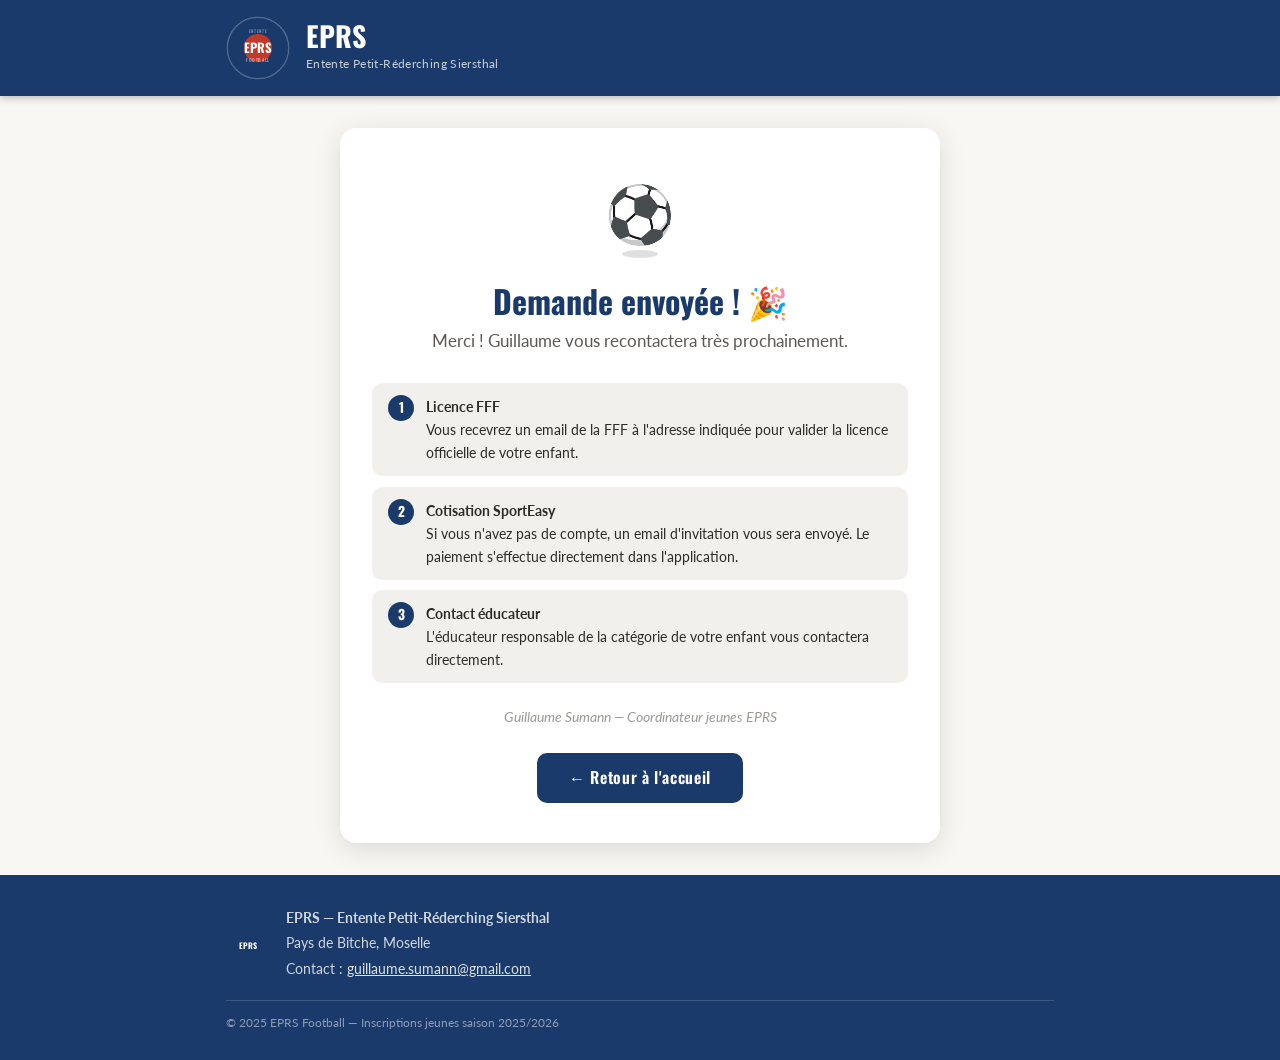
==== confirmation.html @ b10f2bcf "Mise à jour formulaire : catégories, droit à l'image, senior/mineur - Fusion Vétéran → Senior (2008 " ====
<!DOCTYPE html>
<html lang="fr">
<head>
  <meta charset="UTF-8">
  <meta name="viewport" content="width=device-width, initial-scale=1.0">
  <title>Demande envoyée — EPRS Football</title>
  <link rel="preconnect" href="https://fonts.googleapis.com">
  <link rel="preconnect" href="https://fonts.gstatic.com" crossorigin>
  <link href="https://fonts.googleapis.com/css2?family=Oswald:wght@400;600;700&family=Lato:ital,wght@0,300;0,400;0,700;1,400&display=swap" rel="stylesheet">
  <link rel="stylesheet" href="style.css">
</head>
<body class="confirm-body">

  <header class="site-header">
    <div class="container">
      <div class="logo-wrapper">
        <svg class="logo-svg" viewBox="0 0 100 100" xmlns="http://www.w3.org/2000/svg" role="img" aria-label="Logo EPRS Football">
          <circle cx="50" cy="50" r="48" fill="#1a3a6b"/>
          <circle cx="50" cy="50" r="48" fill="none" stroke="rgba(255,255,255,0.25)" stroke-width="2"/>
          <circle cx="50" cy="50" r="22" fill="#c0392b"/>
          <text x="50" y="27" text-anchor="middle" fill="rgba(255,255,255,0.55)" font-family="Oswald,sans-serif" font-size="7" letter-spacing="1">ENTENTE</text>
          <text x="50" y="58" text-anchor="middle" fill="white" font-family="Oswald,sans-serif" font-size="20" font-weight="700">EPRS</text>
          <text x="50" y="72" text-anchor="middle" fill="rgba(255,255,255,0.7)" font-family="Oswald,sans-serif" font-size="7.5" letter-spacing="1">FOOTBALL</text>
        </svg>
        <div class="logo-text">
          <span class="logo-name">EPRS</span>
          <span class="logo-subtitle">Entente Petit-Réderching Siersthal</span>
        </div>
      </div>
    </div>
  </header>

  <main class="confirm-main">
    <div class="confirm-card">

      <!-- Ballon rebondissant -->
      <div class="ball-wrapper">
        <div>
          <span class="bouncing-ball" aria-hidden="true">⚽</span>
          <div class="ball-shadow"></div>
        </div>
      </div>

      <h1 class="confirm-title">Demande envoyée ! 🎉</h1>
      <p class="confirm-subtitle" id="confirmSubtitle">Merci&nbsp;! Guillaume vous recontactera très prochainement.</p>

      <!-- Alerte mutation (affichée si catégorie U13+) -->
      <div class="confirm-mutation-alert" id="confirmMutation" style="display:none">
        ⚠️ <strong>Rappel — Date limite de mutation :</strong>
        Votre enfant est en catégorie <strong id="confirmCategorie"></strong>.
        La date limite de dépôt du dossier de mutation est le <strong>15 juillet 2025</strong>.
        Passé le 15 juillet 2025, votre dossier sera traité en mutation hors délai.
        Cette procédure est plus contraignante : elle nécessite l'accord du club quitté
        et est soumise à validation par le District. Nous vous conseillons vivement
        de déposer votre demande avant cette date.
      </div>

      <!-- Rappel des étapes -->
      <div class="confirm-steps" role="list">
        <div class="confirm-step" role="listitem">
          <div class="confirm-step-num" aria-hidden="true">1</div>
          <div>
            <strong>Licence FFF</strong><br>
            Vous recevrez un email de la FFF à l'adresse indiquée pour valider la licence officielle de votre enfant.
          </div>
        </div>
        <div class="confirm-step" role="listitem">
          <div class="confirm-step-num" aria-hidden="true">2</div>
          <div>
            <strong>Cotisation SportEasy</strong><br>
            Si vous n'avez pas de compte, un email d'invitation vous sera envoyé. Le paiement s'effectue directement dans l'application.
          </div>
        </div>
        <div class="confirm-step" role="listitem">
          <div class="confirm-step-num" aria-hidden="true">3</div>
          <div>
            <strong>Contact éducateur</strong><br>
            L'éducateur responsable de la catégorie de votre enfant vous contactera directement.
          </div>
        </div>
      </div>

      <p class="confirm-signature">
        Guillaume Sumann — Coordinateur jeunes EPRS
      </p>

      <a href="index.html" class="btn btn--home">← Retour à l'accueil</a>

    </div>
  </main>

  <footer class="site-footer">
    <div class="container">
      <div class="footer-inner">
        <svg class="footer-logo" viewBox="0 0 60 60" aria-hidden="true">
          <circle cx="30" cy="30" r="28" fill="#1a3a6b"/>
          <text x="30" y="36" text-anchor="middle" fill="white" font-family="Oswald,sans-serif" font-size="11" font-weight="700">EPRS</text>
        </svg>
        <div>
          <p><strong>EPRS — Entente Petit-Réderching Siersthal</strong></p>
          <p>Pays de Bitche, Moselle</p>
          <p>Contact : <a href="mailto:guillaume.sumann@gmail.com">guillaume.sumann@gmail.com</a></p>
        </div>
      </div>
      <p class="footer-copy">© 2025 EPRS Football — Inscriptions jeunes saison 2025/2026</p>
    </div>
  </footer>

  <script>
    const MUTATION_CATS = ['U13', 'U15', 'U16', 'U17', 'Senior'];

    (function () {
      const raw = sessionStorage.getItem('eprs_registration');
      if (!raw) return;

      try {
        const data = JSON.parse(raw);

        if (data.prenomParent) {
          document.getElementById('confirmSubtitle').textContent =
            'Merci ' + data.prenomParent + ' ! Guillaume vous recontactera très prochainement.';
        }

        if (data.categorie && MUTATION_CATS.includes(data.categorie)) {
          document.getElementById('confirmCategorie').textContent = data.categorie;
          document.getElementById('confirmMutation').style.display = 'block';
        }
      } catch (e) {
        // sessionStorage corrompue — on affiche la page par défaut
      }

      sessionStorage.removeItem('eprs_registration');
    })();
  </script>
</body>
</html>
---- style.css ----
/* =============================================
   EPRS Football — Inscriptions 2025/2026
   style.css
   ============================================= */

/* ── Variables ── */
:root {
  --blue:       #1a3a6b;
  --blue-light: #2a5298;
  --red:        #c0392b;
  --red-dark:   #a93226;
  --off-white:  #f8f7f4;
  --gray-light: #f1f0ed;
  --gray:       #e0ddd8;
  --gray-mid:   #9e9b96;
  --gray-dark:  #5a5754;
  --text:       #2c2b29;
  --success:    #1e7e4e;
  --warning-bg: #fff3cd;
  --warning-bd: #f0a500;
  --warning-tx: #7d4e00;
  --info-bg:    #dde9fb;
  --info-bd:    #4a7fd4;
  --info-tx:    #1a3a6b;
  --radius:     10px;
  --shadow:     0 2px 12px rgba(0,0,0,0.08);
  --shadow-lg:  0 6px 28px rgba(0,0,0,0.12);
  --transition: 0.22s ease;
}

/* ── Reset ── */
*, *::before, *::after { box-sizing: border-box; margin: 0; padding: 0; }
html { scroll-behavior: smooth; font-size: 16px; }
body {
  font-family: 'Lato', sans-serif;
  color: var(--text);
  background: var(--off-white);
  line-height: 1.6;
}
img, svg { display: block; }
a { color: var(--blue); text-decoration: underline; }
a:hover { color: var(--blue-light); }
fieldset { border: none; padding: 0; margin: 0; }
legend { font-weight: 700; margin-bottom: 0.5rem; color: var(--gray-dark); font-size: 0.875rem; }

/* ── Typography ── */
h1, h2, h3 { font-family: 'Oswald', sans-serif; line-height: 1.2; }

/* ── Layout ── */
.container {
  width: 100%;
  max-width: 860px;
  margin: 0 auto;
  padding: 0 1rem;
}

/* ══════════════════════════════════
   HEADER
══════════════════════════════════ */
.site-header {
  background: var(--blue);
  padding: 1rem 0;
  box-shadow: 0 2px 8px rgba(0,0,0,0.25);
}
.logo-wrapper {
  display: flex;
  align-items: center;
  gap: 1rem;
}
.logo-media { flex-shrink: 0; display: flex; align-items: center; }
.logo-img   { height: 80px; width: auto; object-fit: contain; display: block; }
.logo-svg   { width: 64px; height: 64px; }
.logo-text  { display: flex; flex-direction: column; }
.logo-name {
  font-family: 'Oswald', sans-serif;
  font-size: 1.75rem;
  font-weight: 700;
  color: white;
  line-height: 1;
}
.logo-subtitle {
  font-family: 'Lato', sans-serif;
  font-size: 0.78rem;
  color: rgba(255,255,255,0.75);
  letter-spacing: 0.03em;
  margin-top: 0.2rem;
}

/* ══════════════════════════════════
   HERO avec photo de fond
══════════════════════════════════ */
.hero {
  position: relative;
  overflow: hidden;
  min-height: 300px;
  display: flex;
  align-items: center;
  color: white;
  text-align: center;
}
/* Conteneur image de fond */
.hero-bg {
  position: absolute;
  inset: 0;
  background: linear-gradient(135deg, var(--blue) 0%, var(--blue-light) 100%);
}
.hero-bg-img {
  position: absolute;
  inset: 0;
  width: 100%;
  height: 100%;
  object-fit: cover;
  display: block;
}
/* Fondu enchaîné entre les deux photos hero */
@keyframes hero-crossfade {
  0%   { opacity: 1; }
  42%  { opacity: 1; }
  50%  { opacity: 0; }
  92%  { opacity: 0; }
  100% { opacity: 1; }
}
.hero-bg-img--1 {
  animation: hero-crossfade 14s ease-in-out infinite;
}
.hero-bg-img--2 {
  animation: hero-crossfade 14s ease-in-out infinite 7s;
  opacity: 0;
}
/* Si une image échoue, l'autre reste visible ; le dégradé sert de fond */
/* Overlay semi-transparent bleu foncé */
.hero-overlay {
  position: absolute;
  inset: 0;
  background: rgba(20, 45, 90, 0.78);
  pointer-events: none;
}
.hero-content {
  position: relative;
  z-index: 1;
  padding: 3rem 0 2.5rem;
  width: 100%;
}
.hero-title {
  font-size: clamp(1.6rem, 5vw, 2.4rem);
  font-weight: 700;
  margin-bottom: 1rem;
  text-shadow: 0 2px 8px rgba(0,0,0,0.4);
}
.hero-text {
  max-width: 640px;
  margin: 0 auto;
  font-size: 1.05rem;
  line-height: 1.7;
  color: rgba(255,255,255,0.9);
}

/* ── Message humoristique Seniors expérimentés (nés en 1995 ou avant) ── */
.veteran-humor {
  margin-top: 0.65rem;
  background: #fffbe6;
  border: 1px solid #f5c518;
  border-left: 4px solid #f5c518;
  border-radius: var(--radius);
  padding: 0.75rem 1rem;
  font-size: 0.88rem;
  color: #7a5900;
  line-height: 1.6;
}

/* ── Photo de catégorie (étape 1) ── */
.cat-photo-wrapper {
  margin-top: 0.9rem;
  animation: fadeIn 0.35s ease;
}
.cat-photo {
  width: 100%;
  max-height: 220px;
  object-fit: cover;
  border-radius: var(--radius);
  display: block;
}
.cat-photo-caption {
  text-align: center;
  font-size: 0.8rem;
  color: var(--gray-mid);
  font-style: italic;
  margin-top: 0.35rem;
}

/* ── Placeholder image générique ── */
.img-placeholder {
  display: flex;
  flex-direction: column;
  align-items: center;
  justify-content: center;
  gap: 0.5rem;
  background: linear-gradient(135deg, var(--blue) 0%, var(--blue-light) 60%, var(--red) 100%);
  color: white;
  font-family: 'Oswald', sans-serif;
  font-size: 1rem;
  letter-spacing: 0.05em;
  border-radius: var(--radius);
  min-height: 130px;
  padding: 1.5rem;
  margin-top: 0.9rem;
}
.img-placeholder span:first-child { font-size: 2rem; }

/* ══════════════════════════════════
   ALERTES
══════════════════════════════════ */
.alerts-section { padding: 1.5rem 0 0; }
.alert {
  display: flex;
  align-items: flex-start;
  gap: 0.85rem;
  border-radius: var(--radius);
  padding: 1rem 1.1rem;
  margin-bottom: 0.85rem;
  border-left: 5px solid;
}
.alert--info {
  background: var(--info-bg);
  border-color: var(--info-bd);
  color: var(--info-tx);
}
.alert--warning {
  background: var(--warning-bg);
  border-color: var(--warning-bd);
  color: var(--warning-tx);
}
.alert-icon { font-size: 1.4rem; flex-shrink: 0; margin-top: 0.05rem; }
.alert-body { font-size: 0.95rem; line-height: 1.55; }
.alert-body strong { display: block; margin-bottom: 0.3rem; font-size: 0.92rem; letter-spacing: 0.02em; }
.alert-body p { margin-top: 0.3rem; }

/* ══════════════════════════════════
   EN UN COUP D'ŒIL
══════════════════════════════════ */
.overview-section { padding: 1.25rem 0 0; }
.overview-box {
  background: white;
  border: 1px solid var(--gray);
  border-radius: var(--radius);
  padding: 1rem 1.25rem;
  text-align: center;
  box-shadow: var(--shadow);
}
.overview-title {
  font-family: 'Oswald', sans-serif;
  font-size: 0.85rem;
  text-transform: uppercase;
  letter-spacing: 0.08em;
  color: var(--gray-mid);
  margin-bottom: 0.75rem;
}
.overview-items {
  display: flex;
  justify-content: center;
  align-items: center;
  flex-wrap: wrap;
  gap: 0.5rem 1rem;
}
.overview-item {
  display: flex;
  align-items: center;
  gap: 0.4rem;
  font-weight: 700;
  color: var(--blue);
  font-size: 0.95rem;
}
.overview-icon { font-size: 1.1rem; }
.overview-sep { color: var(--gray); font-size: 1.2rem; }

/* ══════════════════════════════════
   SECTION FORMULAIRE
══════════════════════════════════ */
.form-section { padding: 1.5rem 0 3rem; }
.form-card {
  background: white;
  border-radius: 14px;
  box-shadow: var(--shadow-lg);
  overflow: hidden;
}

/* ── Barre de progression ── */
.progress-container {
  background: var(--blue);
  padding: 1.5rem 1.5rem 1rem;
}
.progress-steps {
  display: flex;
  align-items: center;
  justify-content: center;
  gap: 0;
  max-width: 480px;
  margin: 0 auto 0.6rem;
}
.progress-step {
  display: flex;
  flex-direction: column;
  align-items: center;
  gap: 0.35rem;
  flex-shrink: 0;
}
.progress-dot {
  width: 36px;
  height: 36px;
  border-radius: 50%;
  background: rgba(255,255,255,0.2);
  border: 2px solid rgba(255,255,255,0.4);
  color: rgba(255,255,255,0.6);
  display: flex;
  align-items: center;
  justify-content: center;
  font-family: 'Oswald', sans-serif;
  font-size: 1rem;
  font-weight: 700;
  transition: background var(--transition), border-color var(--transition), color var(--transition);
  position: relative;
  z-index: 1;
}
.progress-label {
  font-size: 0.7rem;
  color: rgba(255,255,255,0.5);
  font-weight: 700;
  letter-spacing: 0.04em;
  text-transform: uppercase;
  transition: color var(--transition);
  white-space: nowrap;
}
.progress-step.active .progress-dot {
  background: white;
  border-color: white;
  color: var(--blue);
  box-shadow: 0 0 0 4px rgba(255,255,255,0.25);
}
.progress-step.active .progress-label { color: white; }
.progress-step.completed .progress-dot {
  background: #27ae60;
  border-color: #27ae60;
  color: white;
}
.progress-step.completed .progress-dot::after {
  content: '✓';
  position: absolute;
  font-size: 1rem;
}
.progress-step.completed .progress-dot span { display: none; }
.progress-step.completed .progress-label { color: rgba(255,255,255,0.8); }

.progress-line {
  flex: 1;
  height: 3px;
  background: rgba(255,255,255,0.15);
  margin: 0 4px;
  position: relative;
  bottom: 8px;
  border-radius: 2px;
  overflow: hidden;
}
.progress-line-fill {
  height: 100%;
  width: 0;
  background: white;
  border-radius: 2px;
  transition: width 0.4s ease;
}
.progress-text {
  text-align: center;
  font-family: 'Oswald', sans-serif;
  font-size: 0.85rem;
  color: rgba(255,255,255,0.75);
  letter-spacing: 0.05em;
  text-transform: uppercase;
}

/* ── Étapes du formulaire ── */
.form-step {
  display: none;
  padding: 1.75rem 1.5rem 1.5rem;
  animation: fadeIn 0.25s ease;
}
.form-step.active { display: block; }
@keyframes fadeIn {
  from { opacity: 0; transform: translateY(6px); }
  to   { opacity: 1; transform: translateY(0); }
}
.step-heading {
  font-size: 1.4rem;
  color: var(--blue);
  margin-bottom: 1.5rem;
  padding-bottom: 0.75rem;
  border-bottom: 2px solid var(--gray-light);
}

/* ── Groupes de champs ── */
.field-row {
  display: grid;
  grid-template-columns: 1fr 1fr;
  gap: 1rem;
}
.field-group { margin-bottom: 1.1rem; }
.field-group label, .field-group legend {
  display: block;
  font-weight: 700;
  font-size: 0.875rem;
  color: var(--gray-dark);
  margin-bottom: 0.4rem;
}
.req { color: var(--red); margin-left: 2px; }
.opt { font-weight: 400; color: var(--gray-mid); font-size: 0.8rem; }

input[type="text"],
input[type="email"],
input[type="tel"],
input[type="date"],
select,
textarea {
  width: 100%;
  padding: 0.65rem 0.85rem;
  border: 2px solid var(--gray);
  border-radius: var(--radius);
  font-family: 'Lato', sans-serif;
  font-size: 1rem;
  color: var(--text);
  background: white;
  transition: border-color var(--transition), box-shadow var(--transition);
  appearance: none;
  -webkit-appearance: none;
}
input[type="date"] { cursor: pointer; }
select {
  background-image: url("data:image/svg+xml,%3Csvg xmlns='http://www.w3.org/2000/svg' viewBox='0 0 12 8'%3E%3Cpath d='M1 1l5 5 5-5' stroke='%239e9b96' stroke-width='1.8' fill='none' stroke-linecap='round'/%3E%3C/svg%3E");
  background-repeat: no-repeat;
  background-position: right 0.85rem center;
  background-size: 12px;
  padding-right: 2.5rem;
  cursor: pointer;
}
textarea {
  resize: vertical;
  min-height: 80px;
  line-height: 1.5;
}
input:focus, select:focus, textarea:focus {
  outline: none;
  border-color: var(--blue-light);
  box-shadow: 0 0 0 3px rgba(42, 82, 152, 0.15);
}
input.error, select.error, textarea.error {
  border-color: var(--red);
  box-shadow: 0 0 0 3px rgba(192, 57, 43, 0.12);
}
.field-error {
  color: var(--red);
  font-size: 0.82rem;
  margin-top: 0.3rem;
  min-height: 1.1rem;
}
.field-hint {
  font-size: 0.8rem;
  color: var(--gray-mid);
  margin-top: 0.3rem;
}

/* ── Catégorie badge ── */
.category-display {
  margin-top: 0.7rem;
}
.category-badge {
  display: inline-block;
  background: var(--blue);
  color: white;
  font-family: 'Oswald', sans-serif;
  font-size: 0.95rem;
  font-weight: 600;
  padding: 0.25rem 0.9rem;
  border-radius: 20px;
  letter-spacing: 0.05em;
}
.mutation-alert {
  margin-top: 0.6rem;
  background: #fdecea;
  border: 1px solid #e88;
  border-left: 4px solid var(--red);
  border-radius: var(--radius);
  padding: 0.7rem 0.9rem;
  font-size: 0.88rem;
  color: #7a1e1e;
  line-height: 1.5;
}

/* ── Radio boutons stylisés ── */
.radio-group {
  display: flex;
  gap: 0.75rem;
  flex-wrap: wrap;
}
.radio-option { cursor: pointer; }
.radio-option input[type="radio"] {
  position: absolute;
  opacity: 0;
  width: 0;
  height: 0;
}
.radio-btn {
  display: inline-block;
  padding: 0.5rem 1.3rem;
  border: 2px solid var(--gray);
  border-radius: 25px;
  font-weight: 700;
  font-size: 0.92rem;
  color: var(--gray-dark);
  background: white;
  cursor: pointer;
  transition: background var(--transition), border-color var(--transition), color var(--transition);
  user-select: none;
}
.radio-option input[type="radio"]:checked + .radio-btn {
  background: var(--blue);
  border-color: var(--blue);
  color: white;
}
.radio-option input[type="radio"]:focus + .radio-btn {
  box-shadow: 0 0 0 3px rgba(42, 82, 152, 0.2);
}
.radio-option:hover .radio-btn {
  border-color: var(--blue-light);
  color: var(--blue);
}
.radio-option input[type="radio"]:checked:hover + .radio-btn {
  color: white;
}

/* ── Navigation étapes ── */
.step-nav {
  display: flex;
  gap: 0.75rem;
  margin-top: 1.5rem;
  justify-content: space-between;
}
.step-nav--end { justify-content: flex-end; }

/* ── Boutons ── */
.btn {
  display: inline-flex;
  align-items: center;
  justify-content: center;
  gap: 0.4rem;
  padding: 0.7rem 1.6rem;
  border: none;
  border-radius: var(--radius);
  font-family: 'Oswald', sans-serif;
  font-size: 1rem;
  font-weight: 600;
  letter-spacing: 0.04em;
  cursor: pointer;
  transition: background var(--transition), transform var(--transition), box-shadow var(--transition);
  text-decoration: none;
}
.btn--next {
  background: var(--blue);
  color: white;
}
.btn--next:hover {
  background: var(--blue-light);
  transform: translateY(-1px);
  box-shadow: 0 4px 12px rgba(26,58,107,0.3);
}
.btn--back {
  background: var(--gray-light);
  color: var(--gray-dark);
  border: 1px solid var(--gray);
}
.btn--back:hover {
  background: var(--gray);
  transform: translateY(-1px);
}
.btn--submit {
  background: var(--red);
  color: white;
  font-size: 1.1rem;
  padding: 0.85rem 2rem;
  flex: 1;
  max-width: 340px;
  margin-left: auto;
  letter-spacing: 0.06em;
  box-shadow: 0 4px 14px rgba(192,57,43,0.25);
}
.btn--submit:hover {
  background: var(--red-dark);
  transform: translateY(-2px);
  box-shadow: 0 8px 22px rgba(192,57,43,0.4);
}
.btn--submit:active { transform: translateY(0); }

/* ── Récapitulatif ── */
.summary-section {
  background: var(--gray-light);
  border: 1px solid var(--gray);
  border-radius: var(--radius);
  padding: 1.1rem 1.25rem;
  margin-bottom: 1.5rem;
}
.summary-title {
  font-size: 1rem;
  color: var(--blue);
  margin-bottom: 0.85rem;
}
.summary-grid {
  display: grid;
  grid-template-columns: 1fr 1fr;
  gap: 0.4rem 1.5rem;
}
.summary-item {
  font-size: 0.875rem;
  line-height: 1.4;
}
.summary-item .s-label {
  color: var(--gray-mid);
  font-size: 0.78rem;
  text-transform: uppercase;
  letter-spacing: 0.04em;
}
.summary-item .s-value {
  font-weight: 700;
  color: var(--text);
}
.summary-item--full { grid-column: 1 / -1; }

/* ── Cartes info ── */
.info-cards {
  display: grid;
  grid-template-columns: repeat(3, 1fr);
  gap: 1rem;
  margin-bottom: 1.5rem;
}
.info-card {
  background: var(--off-white);
  border: 1px solid var(--gray);
  border-radius: var(--radius);
  padding: 1.1rem;
  transition: box-shadow var(--transition);
}
.info-card:hover { box-shadow: var(--shadow); }
.info-card-top {
  display: flex;
  align-items: center;
  gap: 0.5rem;
  margin-bottom: 0.75rem;
}
.card-num {
  width: 26px;
  height: 26px;
  background: var(--blue);
  color: white;
  border-radius: 50%;
  display: flex;
  align-items: center;
  justify-content: center;
  font-family: 'Oswald', sans-serif;
  font-size: 0.85rem;
  font-weight: 700;
  flex-shrink: 0;
}
.card-icon { font-size: 1.2rem; }
.info-card h3 {
  font-size: 0.95rem;
  color: var(--blue);
  margin-bottom: 0.5rem;
}
.info-card p { font-size: 0.85rem; line-height: 1.55; color: var(--gray-dark); }
.card-link {
  display: inline-block;
  margin-top: 0.6rem;
  font-size: 0.82rem;
  color: var(--blue);
  font-weight: 700;
}

/* ── Cases à cocher ── */
.checkboxes-section {
  background: #f0f4fb;
  border: 1px solid #c5d4ef;
  border-radius: var(--radius);
  padding: 1.1rem 1.25rem;
  margin-bottom: 1.25rem;
}
.checkbox-option {
  display: flex;
  align-items: flex-start;
  gap: 0.75rem;
  cursor: pointer;
  margin-bottom: 0.85rem;
}
.checkbox-option:last-of-type { margin-bottom: 0; }
.checkbox-option input[type="checkbox"] {
  position: absolute;
  opacity: 0;
  width: 0;
  height: 0;
}
.checkbox-box {
  width: 22px;
  height: 22px;
  border: 2px solid var(--gray);
  border-radius: 5px;
  background: white;
  flex-shrink: 0;
  margin-top: 1px;
  display: flex;
  align-items: center;
  justify-content: center;
  transition: background var(--transition), border-color var(--transition);
  position: relative;
}
.checkbox-box::after {
  content: '';
  width: 12px;
  height: 6px;
  border-left: 2.5px solid white;
  border-bottom: 2.5px solid white;
  transform: rotate(-45deg) scale(0);
  position: absolute;
  top: 3px;
  left: 3px;
  transition: transform 0.15s ease;
}
.checkbox-option input[type="checkbox"]:checked + .checkbox-box {
  background: var(--blue);
  border-color: var(--blue);
}
.checkbox-option input[type="checkbox"]:checked + .checkbox-box::after {
  transform: rotate(-45deg) scale(1);
}
.checkbox-option input[type="checkbox"]:focus + .checkbox-box {
  box-shadow: 0 0 0 3px rgba(42, 82, 152, 0.2);
}
.checkbox-text { font-size: 0.9rem; line-height: 1.5; color: var(--text); }

/* ══════════════════════════════════
   FOOTER
══════════════════════════════════ */
.site-footer {
  background: var(--blue);
  color: rgba(255,255,255,0.8);
  padding: 2rem 0 1.5rem;
  font-size: 0.875rem;
}
.footer-inner {
  display: flex;
  align-items: center;
  gap: 1rem;
  margin-bottom: 1rem;
}
.footer-logo { width: 44px; height: 44px; flex-shrink: 0; }
.site-footer p { margin-bottom: 0.2rem; }
.site-footer a { color: rgba(255,255,255,0.85); }
.site-footer a:hover { color: white; }
.footer-copy {
  border-top: 1px solid rgba(255,255,255,0.15);
  padding-top: 0.75rem;
  margin-top: 0.75rem;
  font-size: 0.78rem;
  color: rgba(255,255,255,0.5);
}

/* ══════════════════════════════════
   DROIT À L'IMAGE (étape 4)
══════════════════════════════════ */
.image-rights-section {
  background: var(--off-white);
  border: 1px solid var(--gray);
  border-radius: var(--radius);
  padding: 1.25rem 1.25rem 1rem;
  margin-bottom: 1.25rem;
}
.image-rights-title {
  font-size: 1.1rem;
  color: var(--blue);
  margin-bottom: 1rem;
}
.legal-text {
  font-size: 0.875rem;
  line-height: 1.65;
  color: var(--gray-dark);
  background: white;
  border: 1px solid var(--gray);
  border-radius: 6px;
  padding: 1rem 1.1rem;
  margin-bottom: 1.25rem;
  max-height: 210px;
  overflow-y: auto;
  scroll-behavior: smooth;
}
.legal-text ul {
  padding-left: 1.4rem;
  margin: 0.35rem 0;
}
.legal-text li { margin-bottom: 0.2rem; }

/* ── Radios autorisation (vert/rouge) ── */
.radio-group--column {
  flex-direction: column;
  gap: 0.5rem;
}
.radio-option--green .radio-btn {
  border-color: #27ae60;
  color: #1e7e4e;
}
.radio-option--green:hover .radio-btn {
  background: #edfaf3;
  border-color: #27ae60;
  color: #1e7e4e;
}
.radio-option--green input[type="radio"]:checked + .radio-btn {
  background: #27ae60;
  border-color: #27ae60;
  color: white;
}
.radio-option--red .radio-btn {
  border-color: var(--red);
  color: var(--red-dark);
}
.radio-option--red:hover .radio-btn {
  background: #fdecea;
  border-color: var(--red);
  color: var(--red-dark);
}
.radio-option--red input[type="radio"]:checked + .radio-btn {
  background: var(--red);
  border-color: var(--red);
  color: white;
}

/* ── Info-bulle refus ── */
.info-bubble {
  margin-top: 0.65rem;
  background: var(--info-bg);
  border: 1px solid var(--info-bd);
  border-left: 4px solid var(--info-bd);
  border-radius: var(--radius);
  padding: 0.75rem 1rem;
  font-size: 0.88rem;
  color: var(--info-tx);
  line-height: 1.5;
}

/* ── Affichage date de signature ── */
.date-display {
  display: inline-block;
  background: var(--gray-light);
  border: 1px solid var(--gray);
  border-radius: 6px;
  padding: 0.5rem 0.9rem;
  font-weight: 700;
  color: var(--blue);
  font-size: 0.95rem;
  letter-spacing: 0.02em;
  margin-top: 0.3rem;
  cursor: default;
  user-select: none;
}

/* ══════════════════════════════════
   PAGE CONFIRMATION
══════════════════════════════════ */
.confirm-body {
  min-height: 100vh;
  background: var(--off-white);
  display: flex;
  flex-direction: column;
}
.confirm-main {
  flex: 1;
  display: flex;
  flex-direction: column;
  align-items: center;
  justify-content: center;
  padding: 2rem 1rem;
}
.confirm-card {
  background: white;
  border-radius: 16px;
  box-shadow: var(--shadow-lg);
  padding: 2.5rem 2rem;
  max-width: 600px;
  width: 100%;
  text-align: center;
}

/* Ballon rebondissant */
.ball-wrapper {
  display: flex;
  justify-content: center;
  margin-bottom: 1.5rem;
  height: 90px;
}
.bouncing-ball {
  font-size: 3.5rem;
  animation: bounce 1s cubic-bezier(0.3, 0, 0.7, 1) infinite;
  display: inline-block;
  transform-origin: center bottom;
}
@keyframes bounce {
  0%   { transform: translateY(0); animation-timing-function: ease-in; }
  45%  { transform: translateY(-48px); animation-timing-function: ease-out; }
  55%  { transform: translateY(-48px); animation-timing-function: ease-in; }
  100% { transform: translateY(0); animation-timing-function: ease-out; }
}
.ball-shadow {
  width: 36px;
  height: 8px;
  background: rgba(0,0,0,0.12);
  border-radius: 50%;
  margin: 0 auto;
  animation: shadow-pulse 1s ease-in-out infinite;
  position: relative;
  top: -8px;
}
@keyframes shadow-pulse {
  0%, 100% { transform: scaleX(0.7); opacity: 0.5; }
  50%       { transform: scaleX(1); opacity: 0.2; }
}

.confirm-title {
  font-size: 2rem;
  color: var(--blue);
  margin-bottom: 0.5rem;
}
.confirm-subtitle {
  font-size: 1.05rem;
  color: var(--gray-dark);
  margin-bottom: 1.75rem;
}
.confirm-steps {
  display: flex;
  flex-direction: column;
  gap: 0.65rem;
  margin-bottom: 1.5rem;
  text-align: left;
}
.confirm-step {
  display: flex;
  align-items: flex-start;
  gap: 0.75rem;
  background: var(--gray-light);
  border-radius: var(--radius);
  padding: 0.75rem 1rem;
  font-size: 0.9rem;
}
.confirm-step-num {
  width: 26px;
  height: 26px;
  background: var(--blue);
  color: white;
  border-radius: 50%;
  display: flex;
  align-items: center;
  justify-content: center;
  font-family: 'Oswald', sans-serif;
  font-weight: 700;
  flex-shrink: 0;
  font-size: 0.85rem;
}
.confirm-mutation-alert {
  background: var(--warning-bg);
  border: 1px solid var(--warning-bd);
  border-left: 4px solid var(--warning-bd);
  border-radius: var(--radius);
  padding: 0.85rem 1rem;
  font-size: 0.9rem;
  color: var(--warning-tx);
  margin-bottom: 1.25rem;
  text-align: left;
}
.confirm-signature {
  font-size: 0.85rem;
  color: var(--gray-mid);
  margin-bottom: 1.5rem;
  font-style: italic;
}
.btn--home {
  background: var(--blue);
  color: white;
  text-decoration: none;
  padding: 0.75rem 2rem;
  border-radius: var(--radius);
  font-family: 'Oswald', sans-serif;
  font-weight: 600;
  letter-spacing: 0.04em;
  display: inline-block;
  transition: background var(--transition), transform var(--transition);
}
.btn--home:hover {
  background: var(--blue-light);
  color: white;
  transform: translateY(-1px);
}

/* ══════════════════════════════════
   RESPONSIVE
══════════════════════════════════ */
@media (max-width: 640px) {
  .field-row   { grid-template-columns: 1fr; }
  .info-cards  { grid-template-columns: 1fr; }
  .summary-grid { grid-template-columns: 1fr; }
  .step-nav    { flex-wrap: wrap; }
  .btn--submit { max-width: 100%; }
  .form-step   { padding: 1.25rem 1rem 1rem; }

  .logo-img    { height: 52px; }
  .logo-svg    { width: 52px; height: 52px; }
  .logo-name   { font-size: 1.4rem; }
  .logo-subtitle { font-size: 0.7rem; }

  .hero        { min-height: 200px; }

  .overview-items { flex-direction: column; gap: 0.4rem; }
  .overview-sep   { display: none; }

  .progress-steps { max-width: 100%; }
  .progress-dot   { width: 28px; height: 28px; font-size: 0.85rem; }
  .progress-label { font-size: 0.6rem; }

  .radio-group--column { gap: 0.4rem; }
  .radio-btn { padding: 0.5rem 0.9rem; font-size: 0.85rem; }
}

@media (min-width: 641px) and (max-width: 860px) {
  .info-cards { grid-template-columns: 1fr 1fr; }
  .info-card:last-child { grid-column: 1 / -1; max-width: 50%; margin: 0 auto; width: 100%; }
}
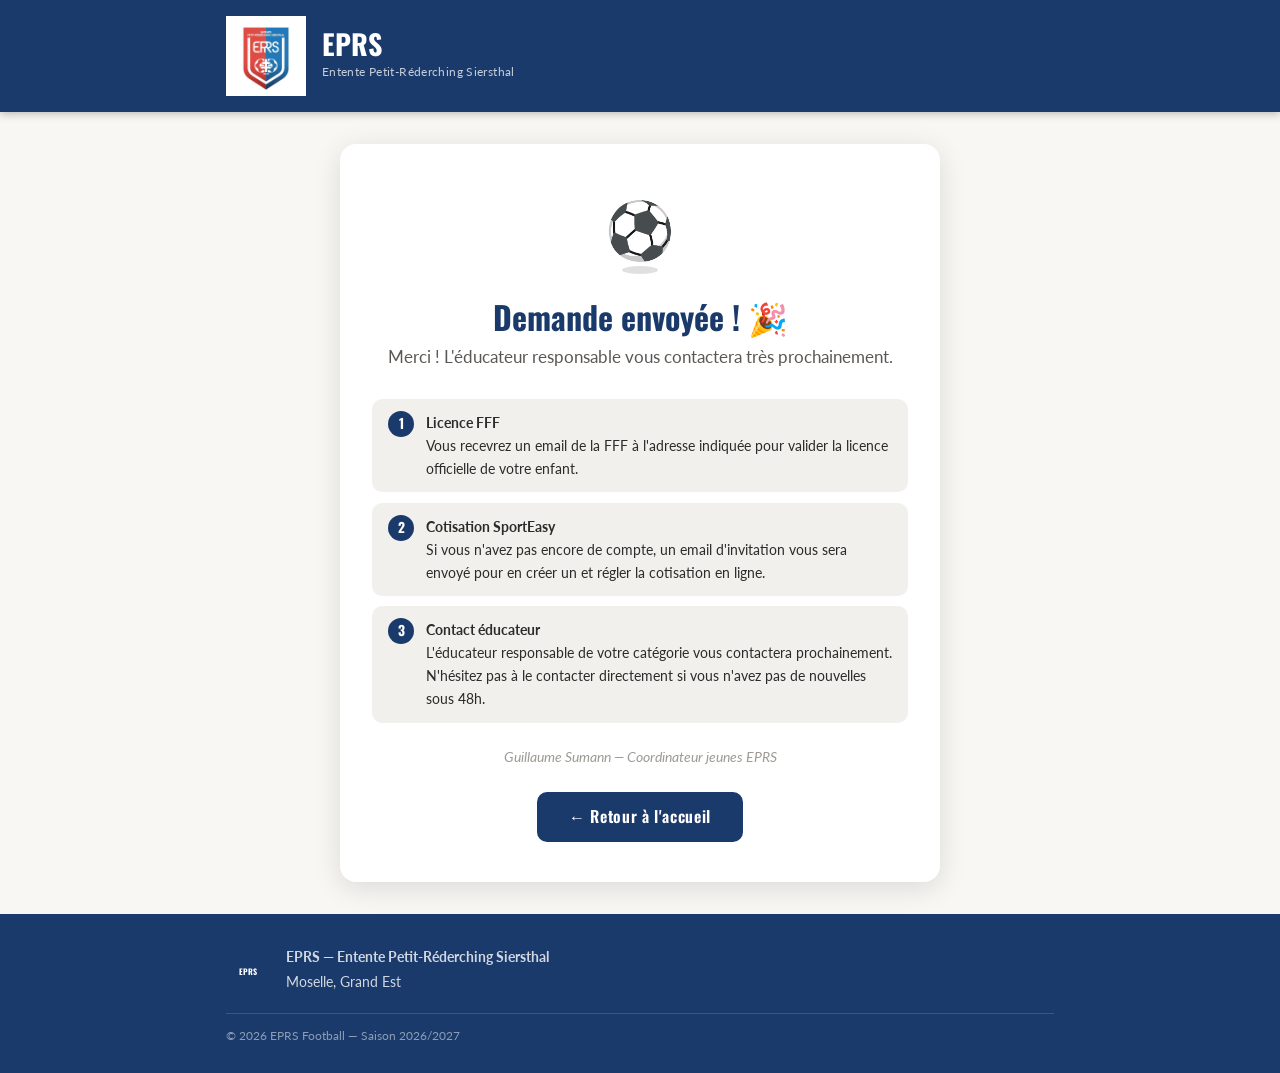
==== commit ffd3d732: "Fix confirmation + suppression CP naissance" ====
--- a/confirmation.html
+++ b/confirmation.html
@@ -3,7 +3,7 @@
 <head>
   <meta charset="UTF-8">
   <meta name="viewport" content="width=device-width, initial-scale=1.0">
-  <title>Demande envoyée — EPRS Football</title>
+  <title>Demande envoy&#233;e &#8212; EPRS Football</title>
   <link rel="preconnect" href="https://fonts.googleapis.com">
   <link rel="preconnect" href="https://fonts.gstatic.com" crossorigin>
   <link href="https://fonts.googleapis.com/css2?family=Oswald:wght@400;600;700&family=Lato:ital,wght@0,300;0,400;0,700;1,400&display=swap" rel="stylesheet">
@@ -14,17 +14,23 @@
   <header class="site-header">
     <div class="container">
       <div class="logo-wrapper">
-        <svg class="logo-svg" viewBox="0 0 100 100" xmlns="http://www.w3.org/2000/svg" role="img" aria-label="Logo EPRS Football">
-          <circle cx="50" cy="50" r="48" fill="#1a3a6b"/>
-          <circle cx="50" cy="50" r="48" fill="none" stroke="rgba(255,255,255,0.25)" stroke-width="2"/>
-          <circle cx="50" cy="50" r="22" fill="#c0392b"/>
-          <text x="50" y="27" text-anchor="middle" fill="rgba(255,255,255,0.55)" font-family="Oswald,sans-serif" font-size="7" letter-spacing="1">ENTENTE</text>
-          <text x="50" y="58" text-anchor="middle" fill="white" font-family="Oswald,sans-serif" font-size="20" font-weight="700">EPRS</text>
-          <text x="50" y="72" text-anchor="middle" fill="rgba(255,255,255,0.7)" font-family="Oswald,sans-serif" font-size="7.5" letter-spacing="1">FOOTBALL</text>
-        </svg>
+        <div class="logo-media">
+          <img src="images/logo.png"
+               class="logo-img"
+               alt="Logo EPRS Football"
+               onerror="this.style.display='none'; this.nextElementSibling.style.display='block'">
+          <svg class="logo-svg" style="display:none" viewBox="0 0 100 100" xmlns="http://www.w3.org/2000/svg" role="img" aria-label="Logo EPRS Football">
+            <circle cx="50" cy="50" r="48" fill="#1a3a6b"/>
+            <circle cx="50" cy="50" r="48" fill="none" stroke="rgba(255,255,255,0.25)" stroke-width="2"/>
+            <circle cx="50" cy="50" r="22" fill="#c0392b"/>
+            <text x="50" y="27" text-anchor="middle" fill="rgba(255,255,255,0.55)" font-family="Oswald,sans-serif" font-size="7" letter-spacing="1">ENTENTE</text>
+            <text x="50" y="58" text-anchor="middle" fill="white" font-family="Oswald,sans-serif" font-size="20" font-weight="700">EPRS</text>
+            <text x="50" y="72" text-anchor="middle" fill="rgba(255,255,255,0.7)" font-family="Oswald,sans-serif" font-size="7.5" letter-spacing="1">FOOTBALL</text>
+          </svg>
+        </div>
         <div class="logo-text">
           <span class="logo-name">EPRS</span>
-          <span class="logo-subtitle">Entente Petit-Réderching Siersthal</span>
+          <span class="logo-subtitle">Entente Petit-R&#233;derching Siersthal</span>
         </div>
       </div>
     </div>
@@ -33,58 +39,55 @@
   <main class="confirm-main">
     <div class="confirm-card">
 
-      <!-- Ballon rebondissant -->
       <div class="ball-wrapper">
         <div>
-          <span class="bouncing-ball" aria-hidden="true">⚽</span>
+          <span class="bouncing-ball" aria-hidden="true">&#9917;</span>
           <div class="ball-shadow"></div>
         </div>
       </div>
 
-      <h1 class="confirm-title">Demande envoyée ! 🎉</h1>
-      <p class="confirm-subtitle" id="confirmSubtitle">Merci&nbsp;! Guillaume vous recontactera très prochainement.</p>
+      <h1 class="confirm-title">Demande envoy&#233;e ! &#127881;</h1>
+      <p class="confirm-subtitle" id="confirmSubtitle">Merci&nbsp;! L&#39;&#233;ducateur responsable vous contactera tr&#232;s prochainement.</p>
 
-      <!-- Alerte mutation (affichée si catégorie U13+) -->
       <div class="confirm-mutation-alert" id="confirmMutation" style="display:none">
-        ⚠️ <strong>Rappel — Date limite de mutation :</strong>
-        Votre enfant est en catégorie <strong id="confirmCategorie"></strong>.
-        La date limite de dépôt du dossier de mutation est le <strong>15 juillet 2025</strong>.
-        Passé le 15 juillet 2025, votre dossier sera traité en mutation hors délai.
-        Cette procédure est plus contraignante : elle nécessite l'accord du club quitté
-        et est soumise à validation par le District. Nous vous conseillons vivement
-        de déposer votre demande avant cette date.
+        &#9888;&#65039; <strong>Rappel &#8212; Date limite de mutation :</strong>
+        <span id="confirmMutationText"></span>
+        La date limite de d&#233;p&#244;t du dossier de mutation est le <strong>15 juillet 2026</strong>.
+        Pass&#233; le 15 juillet 2026, votre dossier sera trait&#233; en mutation hors d&#233;lai.
+        Cette proc&#233;dure est plus contraignante&#160;: elle n&#233;cessite l&#39;accord du club quitt&#233;
+        et est soumise &#224; validation par le District. Nous vous conseillons vivement
+        de d&#233;poser votre demande avant cette date.
       </div>
 
-      <!-- Rappel des étapes -->
       <div class="confirm-steps" role="list">
         <div class="confirm-step" role="listitem">
           <div class="confirm-step-num" aria-hidden="true">1</div>
           <div>
             <strong>Licence FFF</strong><br>
-            Vous recevrez un email de la FFF à l'adresse indiquée pour valider la licence officielle de votre enfant.
+            <span id="confirmStep1Text">Vous recevrez un email de la FFF &#224; l&#39;adresse indiqu&#233;e pour valider la licence officielle de votre enfant.</span>
           </div>
         </div>
         <div class="confirm-step" role="listitem">
           <div class="confirm-step-num" aria-hidden="true">2</div>
           <div>
             <strong>Cotisation SportEasy</strong><br>
-            Si vous n'avez pas de compte, un email d'invitation vous sera envoyé. Le paiement s'effectue directement dans l'application.
+            Si vous n&#39;avez pas encore de compte, un email d&#39;invitation vous sera envoy&#233; pour en cr&#233;er un et r&#233;gler la cotisation en ligne.
           </div>
         </div>
         <div class="confirm-step" role="listitem">
           <div class="confirm-step-num" aria-hidden="true">3</div>
           <div>
-            <strong>Contact éducateur</strong><br>
-            L'éducateur responsable de la catégorie de votre enfant vous contactera directement.
+            <strong>Contact &#233;ducateur</strong><br>
+            L&#39;&#233;ducateur responsable de votre cat&#233;gorie vous contactera prochainement. N&#39;h&#233;sitez pas &#224; le contacter directement si vous n&#39;avez pas de nouvelles sous 48h.
           </div>
         </div>
       </div>
 
       <p class="confirm-signature">
-        Guillaume Sumann — Coordinateur jeunes EPRS
+        Guillaume Sumann &#8212; Coordinateur jeunes EPRS
       </p>
 
-      <a href="index.html" class="btn btn--home">← Retour à l'accueil</a>
+      <a href="index.html" class="btn btn--home">&#8592; Retour &#224; l&#39;accueil</a>
 
     </div>
   </main>
@@ -97,37 +100,51 @@
           <text x="30" y="36" text-anchor="middle" fill="white" font-family="Oswald,sans-serif" font-size="11" font-weight="700">EPRS</text>
         </svg>
         <div>
-          <p><strong>EPRS — Entente Petit-Réderching Siersthal</strong></p>
-          <p>Pays de Bitche, Moselle</p>
-          <p>Contact : <a href="mailto:guillaume.sumann@gmail.com">guillaume.sumann@gmail.com</a></p>
+          <p><strong>EPRS &#8212; Entente Petit-R&#233;derching Siersthal</strong></p>
+          <p>Moselle, Grand Est</p>
         </div>
       </div>
-      <p class="footer-copy">© 2025 EPRS Football — Inscriptions jeunes saison 2025/2026</p>
+      <p class="footer-copy">&#169; 2026 EPRS Football &#8212; Saison 2026/2027</p>
     </div>
   </footer>
 
   <script>
-    const MUTATION_CATS = ['U13', 'U15', 'U16', 'U17', 'Senior'];
+    var MUTATION_CATS = ['U13', 'U15', 'U16', 'U17', 'Senior'];
 
     (function () {
-      const raw = sessionStorage.getItem('eprs_registration');
+      var raw = sessionStorage.getItem('eprs_registration');
       if (!raw) return;
 
       try {
-        const data = JSON.parse(raw);
+        var data   = JSON.parse(raw);
+        var senior = (data.categorie === 'Senior');
 
-        if (data.prenomParent) {
-          document.getElementById('confirmSubtitle').textContent =
-            'Merci ' + data.prenomParent + ' ! Guillaume vous recontactera très prochainement.';
+        // Message principal
+        var subtitle = document.getElementById('confirmSubtitle');
+        if (senior && data.prenomJoueur) {
+          subtitle.textContent = "Merci " + data.prenomJoueur + " ! L'éducateur responsable vous contactera très prochainement.";
+        } else {
+          subtitle.textContent = "Merci ! L'éducateur responsable de votre enfant vous contactera très prochainement.";
         }
 
-        if (data.categorie && MUTATION_CATS.includes(data.categorie)) {
-          document.getElementById('confirmCategorie').textContent = data.categorie;
+        // Alerte mutation
+        if (data.categorie && MUTATION_CATS.indexOf(data.categorie) !== -1) {
+          var mutText = document.getElementById('confirmMutationText');
+          if (senior) {
+            mutText.innerHTML = "Vous êtes en catégorie <strong>" + data.categorie + "</strong>.";
+          } else {
+            mutText.innerHTML = "Votre enfant est en catégorie <strong>" + data.categorie + "</strong>.";
+          }
           document.getElementById('confirmMutation').style.display = 'block';
         }
-      } catch (e) {
-        // sessionStorage corrompue — on affiche la page par défaut
-      }
+
+        // Etape 1 : licence FFF
+        if (senior) {
+          document.getElementById('confirmStep1Text').textContent =
+            "Vous recevrez un email de la FFF pour valider votre licence officielle.";
+        }
+
+      } catch (e) {}
 
       sessionStorage.removeItem('eprs_registration');
     })();
--- a/style.css
+++ b/style.css
@@ -768,6 +768,85 @@
 }
 
 /* ══════════════════════════════════
+   COMPTE À REBOURS MUTATION
+══════════════════════════════════ */
+.countdown-section { padding: 0.85rem 0 0; }
+.countdown-box {
+  background: #8b0000;
+  color: white;
+  border-radius: var(--radius);
+  padding: 1.25rem 1rem 1rem;
+  text-align: center;
+  transition: background 0.5s ease;
+}
+.countdown-box--expired { background: #3a3a3a; }
+
+.countdown-title {
+  font-family: 'Oswald', sans-serif;
+  font-size: 0.95rem;
+  font-weight: 600;
+  letter-spacing: 0.04em;
+  color: rgba(255,255,255,0.9);
+  margin-bottom: 0.9rem;
+}
+.countdown-timer {
+  display: flex;
+  justify-content: center;
+  align-items: flex-end;
+  gap: 0.4rem;
+  margin-bottom: 0.75rem;
+}
+.countdown-unit {
+  display: flex;
+  flex-direction: column;
+  align-items: center;
+  background: rgba(0,0,0,0.35);
+  border-radius: 8px;
+  padding: 0.55rem 0.85rem;
+  min-width: 68px;
+}
+.countdown-value {
+  font-family: 'Oswald', sans-serif;
+  font-size: 2.3rem;
+  font-weight: 700;
+  line-height: 1;
+  letter-spacing: 0.05em;
+  font-variant-numeric: tabular-nums;
+}
+.countdown-label {
+  font-size: 0.6rem;
+  text-transform: uppercase;
+  letter-spacing: 0.1em;
+  color: rgba(255,255,255,0.65);
+  margin-top: 0.3rem;
+}
+.countdown-sep {
+  font-family: 'Oswald', sans-serif;
+  font-size: 2rem;
+  font-weight: 700;
+  color: rgba(255,255,255,0.35);
+  padding-bottom: 0.55rem;
+  user-select: none;
+}
+.countdown-cats {
+  font-size: 0.78rem;
+  color: rgba(255,255,255,0.65);
+  letter-spacing: 0.1em;
+}
+.countdown-expired {
+  font-size: 0.95rem;
+  line-height: 1.65;
+  font-weight: 700;
+  padding: 0.25rem 0.5rem;
+}
+
+@media (max-width: 640px) {
+  .countdown-unit  { min-width: 52px; padding: 0.4rem 0.55rem; }
+  .countdown-value { font-size: 1.75rem; }
+  .countdown-sep   { font-size: 1.6rem; padding-bottom: 0.4rem; }
+}
+
+/* ══════════════════════════════════
    DROIT À L'IMAGE (étape 4)
 ══════════════════════════════════ */
 .image-rights-section {
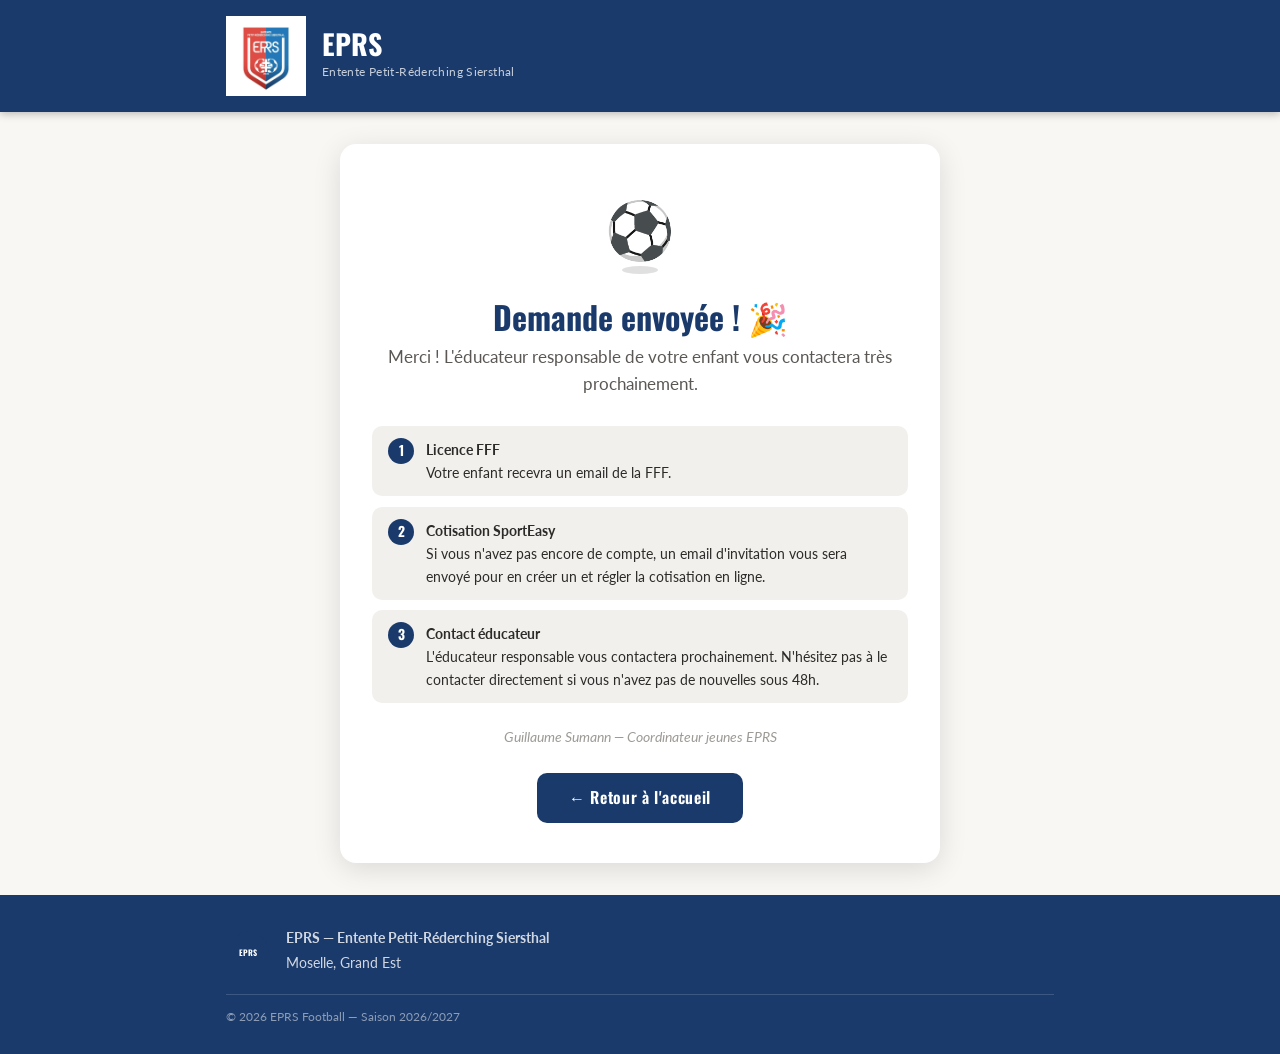
==== commit 554037f1: "Fix confirmation + CP + EmailJS - Message principal : Senior sans prénom, mineur avec 'de votre enfa" ====
--- a/confirmation.html
+++ b/confirmation.html
@@ -47,16 +47,11 @@
       </div>
 
       <h1 class="confirm-title">Demande envoy&#233;e ! &#127881;</h1>
-      <p class="confirm-subtitle" id="confirmSubtitle">Merci&nbsp;! L&#39;&#233;ducateur responsable vous contactera tr&#232;s prochainement.</p>
+      <p class="confirm-subtitle" id="confirmSubtitle">Merci&nbsp;! L&#39;&#233;ducateur responsable de votre enfant vous contactera tr&#232;s prochainement.</p>
 
       <div class="confirm-mutation-alert" id="confirmMutation" style="display:none">
-        &#9888;&#65039; <strong>Rappel &#8212; Date limite de mutation :</strong>
+        &#9888;&#65039; <strong>Rappel &#8212; Mutation :</strong>
         <span id="confirmMutationText"></span>
-        La date limite de d&#233;p&#244;t du dossier de mutation est le <strong>15 juillet 2026</strong>.
-        Pass&#233; le 15 juillet 2026, votre dossier sera trait&#233; en mutation hors d&#233;lai.
-        Cette proc&#233;dure est plus contraignante&#160;: elle n&#233;cessite l&#39;accord du club quitt&#233;
-        et est soumise &#224; validation par le District. Nous vous conseillons vivement
-        de d&#233;poser votre demande avant cette date.
       </div>
 
       <div class="confirm-steps" role="list">
@@ -64,7 +59,7 @@
           <div class="confirm-step-num" aria-hidden="true">1</div>
           <div>
             <strong>Licence FFF</strong><br>
-            <span id="confirmStep1Text">Vous recevrez un email de la FFF &#224; l&#39;adresse indiqu&#233;e pour valider la licence officielle de votre enfant.</span>
+            <span id="confirmStep1Text">Votre enfant recevra un email de la FFF.</span>
           </div>
         </div>
         <div class="confirm-step" role="listitem">
@@ -78,7 +73,7 @@
           <div class="confirm-step-num" aria-hidden="true">3</div>
           <div>
             <strong>Contact &#233;ducateur</strong><br>
-            L&#39;&#233;ducateur responsable de votre cat&#233;gorie vous contactera prochainement. N&#39;h&#233;sitez pas &#224; le contacter directement si vous n&#39;avez pas de nouvelles sous 48h.
+            L&#39;&#233;ducateur responsable vous contactera prochainement. N&#39;h&#233;sitez pas &#224; le contacter directement si vous n&#39;avez pas de nouvelles sous 48h.
           </div>
         </div>
       </div>
@@ -121,20 +116,16 @@
 
         // Message principal
         var subtitle = document.getElementById('confirmSubtitle');
-        if (senior && data.prenomJoueur) {
-          subtitle.textContent = "Merci " + data.prenomJoueur + " ! L'éducateur responsable vous contactera très prochainement.";
+        if (senior) {
+          subtitle.textContent = "Merci ! L'éducateur responsable vous contactera très prochainement.";
         } else {
           subtitle.textContent = "Merci ! L'éducateur responsable de votre enfant vous contactera très prochainement.";
         }
 
-        // Alerte mutation
-        if (data.categorie && MUTATION_CATS.indexOf(data.categorie) !== -1) {
+        // Alerte mutation (Senior uniquement)
+        if (senior && data.categorie && MUTATION_CATS.indexOf(data.categorie) !== -1) {
           var mutText = document.getElementById('confirmMutationText');
-          if (senior) {
-            mutText.innerHTML = "Vous êtes en catégorie <strong>" + data.categorie + "</strong>.";
-          } else {
-            mutText.innerHTML = "Votre enfant est en catégorie <strong>" + data.categorie + "</strong>.";
-          }
+          mutText.textContent = " Vous êtes en catégorie Senior. La date limite de dépôt du dossier de mutation est le 15 juillet 2026.";
           document.getElementById('confirmMutation').style.display = 'block';
         }
 
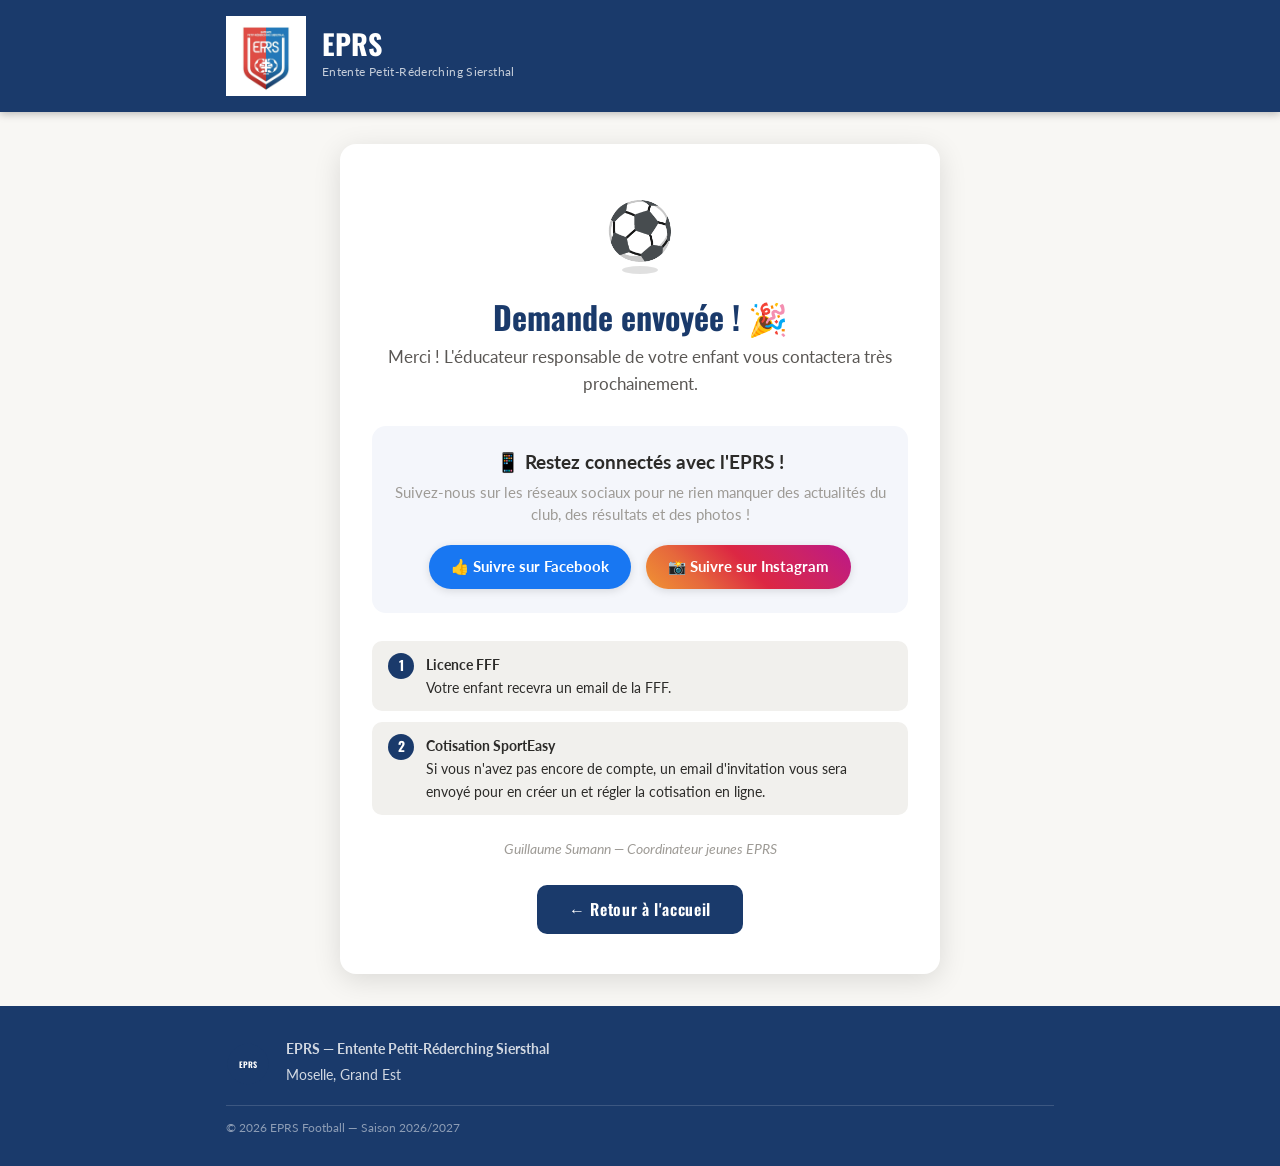
==== commit 23fe6aa9: "Ajout réseaux sociaux confirmation" ====
--- a/confirmation.html
+++ b/confirmation.html
@@ -54,6 +54,19 @@
         <span id="confirmMutationText"></span>
       </div>
 
+      <div class="social-block">
+        <h2 class="social-title">&#128241; Restez connect&#233;s avec l&#39;EPRS&nbsp;!</h2>
+        <p class="social-text">Suivez-nous sur les r&#233;seaux sociaux pour ne rien manquer des actualit&#233;s du club, des r&#233;sultats et des photos&nbsp;!</p>
+        <div class="social-buttons">
+          <a href="https://www.facebook.com/entente.petit.rederching.siersthal"
+             target="_blank" rel="noopener noreferrer"
+             class="btn-social btn-social--facebook">&#128077; Suivre sur Facebook</a>
+          <a href="https://www.instagram.com/eprs_off/"
+             target="_blank" rel="noopener noreferrer"
+             class="btn-social btn-social--instagram">&#128248; Suivre sur Instagram</a>
+        </div>
+      </div>
+
       <div class="confirm-steps" role="list">
         <div class="confirm-step" role="listitem">
           <div class="confirm-step-num" aria-hidden="true">1</div>
@@ -67,13 +80,6 @@
           <div>
             <strong>Cotisation SportEasy</strong><br>
             Si vous n&#39;avez pas encore de compte, un email d&#39;invitation vous sera envoy&#233; pour en cr&#233;er un et r&#233;gler la cotisation en ligne.
-          </div>
-        </div>
-        <div class="confirm-step" role="listitem">
-          <div class="confirm-step-num" aria-hidden="true">3</div>
-          <div>
-            <strong>Contact &#233;ducateur</strong><br>
-            L&#39;&#233;ducateur responsable vous contactera prochainement. N&#39;h&#233;sitez pas &#224; le contacter directement si vous n&#39;avez pas de nouvelles sous 48h.
           </div>
         </div>
       </div>
--- a/style.css
+++ b/style.css
@@ -1,5 +1,5 @@
 /* =============================================
-   EPRS Football — Inscriptions 2025/2026
+   EPRS Football — Inscriptions 2026/2027
    style.css
    ============================================= */
 
@@ -168,44 +168,6 @@
   line-height: 1.6;
 }
 
-/* ── Photo de catégorie (étape 1) ── */
-.cat-photo-wrapper {
-  margin-top: 0.9rem;
-  animation: fadeIn 0.35s ease;
-}
-.cat-photo {
-  width: 100%;
-  max-height: 220px;
-  object-fit: cover;
-  border-radius: var(--radius);
-  display: block;
-}
-.cat-photo-caption {
-  text-align: center;
-  font-size: 0.8rem;
-  color: var(--gray-mid);
-  font-style: italic;
-  margin-top: 0.35rem;
-}
-
-/* ── Placeholder image générique ── */
-.img-placeholder {
-  display: flex;
-  flex-direction: column;
-  align-items: center;
-  justify-content: center;
-  gap: 0.5rem;
-  background: linear-gradient(135deg, var(--blue) 0%, var(--blue-light) 60%, var(--red) 100%);
-  color: white;
-  font-family: 'Oswald', sans-serif;
-  font-size: 1rem;
-  letter-spacing: 0.05em;
-  border-radius: var(--radius);
-  min-height: 130px;
-  padding: 1.5rem;
-  margin-top: 0.9rem;
-}
-.img-placeholder span:first-child { font-size: 2rem; }
 
 /* ══════════════════════════════════
    ALERTES
@@ -679,6 +641,28 @@
   color: var(--blue);
   font-weight: 700;
 }
+.educateur-contact {
+  margin-top: 0.65rem;
+  background: #edf3fb;
+  border: 1px solid #c5d4ef;
+  border-radius: 6px;
+  padding: 0.55rem 0.75rem;
+  display: flex;
+  flex-direction: column;
+  gap: 0.25rem;
+}
+.educateur-line {
+  display: flex;
+  align-items: center;
+  gap: 0.45rem;
+  font-size: 0.85rem;
+}
+.educateur-tel-link {
+  color: var(--blue);
+  font-weight: 700;
+  text-decoration: none;
+}
+.educateur-tel-link:hover { text-decoration: underline; }
 
 /* ── Cases à cocher ── */
 .checkboxes-section {
@@ -943,6 +927,19 @@
   user-select: none;
 }
 
+/* ── Erreur soumission formulaire ── */
+.submit-error {
+  background: #fdecea;
+  border: 1px solid #e88;
+  border-left: 4px solid var(--red);
+  border-radius: var(--radius);
+  padding: 0.85rem 1rem;
+  margin: 0 1.5rem 1.25rem;
+  font-size: 0.9rem;
+  color: #7a1e1e;
+  line-height: 1.5;
+}
+
 /* ══════════════════════════════════
    PAGE CONFIRMATION
 ══════════════════════════════════ */
@@ -1055,6 +1052,55 @@
   margin-bottom: 1.25rem;
   text-align: left;
 }
+.social-block {
+  margin: 1.75rem 0;
+  padding: 1.5rem 1.25rem;
+  background: #f4f6fb;
+  border-radius: 14px;
+  text-align: center;
+}
+.social-title {
+  font-family: var(--font-heading);
+  font-size: 1.2rem;
+  color: var(--navy);
+  margin-bottom: 0.5rem;
+}
+.social-text {
+  font-size: 0.93rem;
+  color: var(--gray-mid);
+  margin-bottom: 1.2rem;
+  line-height: 1.5;
+}
+.social-buttons {
+  display: flex;
+  gap: 0.9rem;
+  justify-content: center;
+  flex-wrap: wrap;
+}
+.btn-social {
+  display: inline-flex;
+  align-items: center;
+  gap: 0.45rem;
+  padding: 0.65rem 1.4rem;
+  border-radius: 50px;
+  font-weight: 700;
+  font-size: 0.92rem;
+  color: #fff;
+  text-decoration: none;
+  transition: transform 0.18s ease, box-shadow 0.18s ease;
+  box-shadow: 0 2px 8px rgba(0,0,0,0.12);
+}
+.btn-social:hover {
+  transform: translateY(-3px);
+  box-shadow: 0 5px 16px rgba(0,0,0,0.18);
+}
+.btn-social--facebook  { background: #1877f2; }
+.btn-social--instagram { background: linear-gradient(45deg, #f09433, #e6683c, #dc2743, #cc2366, #bc1888); }
+@media (max-width: 480px) {
+  .social-buttons { flex-direction: column; align-items: stretch; }
+  .btn-social     { justify-content: center; }
+}
+
 .confirm-signature {
   font-size: 0.85rem;
   color: var(--gray-mid);
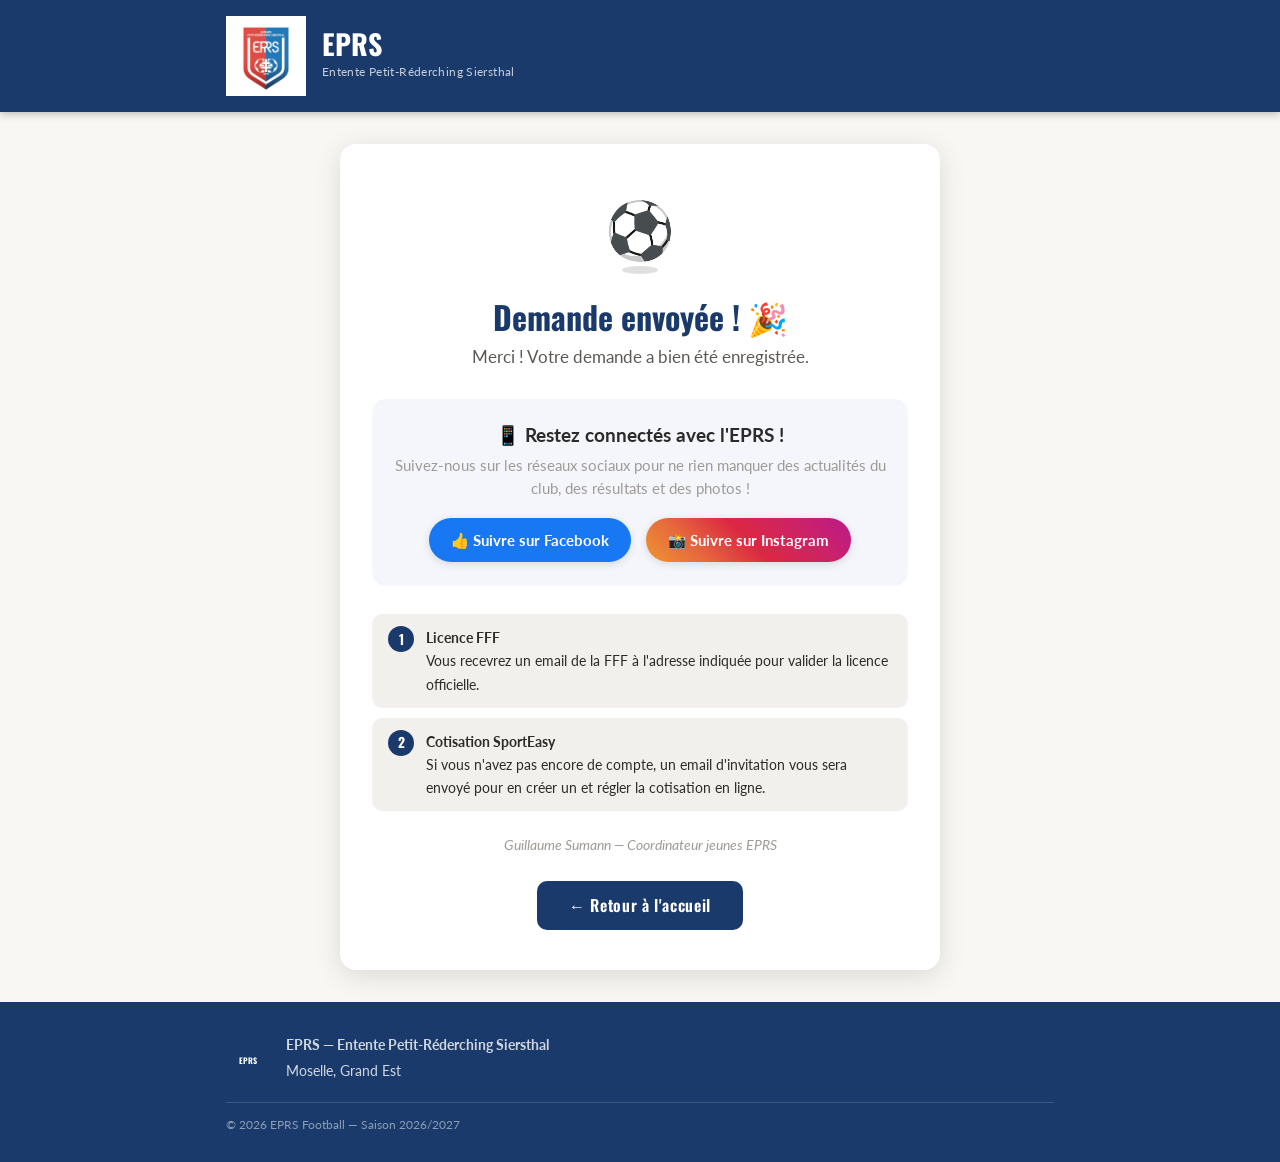
==== commit 62413e3d: "Fix lien Facebook" ====
--- a/confirmation.html
+++ b/confirmation.html
@@ -47,7 +47,7 @@
       </div>
 
       <h1 class="confirm-title">Demande envoy&#233;e ! &#127881;</h1>
-      <p class="confirm-subtitle" id="confirmSubtitle">Merci&nbsp;! L&#39;&#233;ducateur responsable de votre enfant vous contactera tr&#232;s prochainement.</p>
+      <p class="confirm-subtitle" id="confirmSubtitle">Merci&nbsp;! Votre demande a bien &#233;t&#233; enregistr&#233;e.</p>
 
       <div class="confirm-mutation-alert" id="confirmMutation" style="display:none">
         &#9888;&#65039; <strong>Rappel &#8212; Mutation :</strong>
@@ -58,7 +58,7 @@
         <h2 class="social-title">&#128241; Restez connect&#233;s avec l&#39;EPRS&nbsp;!</h2>
         <p class="social-text">Suivez-nous sur les r&#233;seaux sociaux pour ne rien manquer des actualit&#233;s du club, des r&#233;sultats et des photos&nbsp;!</p>
         <div class="social-buttons">
-          <a href="https://www.facebook.com/entente.petit.rederching.siersthal"
+          <a href="https://www.facebook.com/footEPRS/"
              target="_blank" rel="noopener noreferrer"
              class="btn-social btn-social--facebook">&#128077; Suivre sur Facebook</a>
           <a href="https://www.instagram.com/eprs_off/"
@@ -72,7 +72,7 @@
           <div class="confirm-step-num" aria-hidden="true">1</div>
           <div>
             <strong>Licence FFF</strong><br>
-            <span id="confirmStep1Text">Votre enfant recevra un email de la FFF.</span>
+            <span id="confirmStep1Text">Vous recevrez un email de la FFF &#224; l&#39;adresse indiqu&#233;e pour valider la licence officielle.</span>
           </div>
         </div>
         <div class="confirm-step" role="listitem">
@@ -120,25 +120,11 @@
         var data   = JSON.parse(raw);
         var senior = (data.categorie === 'Senior');
 
-        // Message principal
-        var subtitle = document.getElementById('confirmSubtitle');
-        if (senior) {
-          subtitle.textContent = "Merci ! L'éducateur responsable vous contactera très prochainement.";
-        } else {
-          subtitle.textContent = "Merci ! L'éducateur responsable de votre enfant vous contactera très prochainement.";
-        }
-
         // Alerte mutation (Senior uniquement)
         if (senior && data.categorie && MUTATION_CATS.indexOf(data.categorie) !== -1) {
           var mutText = document.getElementById('confirmMutationText');
           mutText.textContent = " Vous êtes en catégorie Senior. La date limite de dépôt du dossier de mutation est le 15 juillet 2026.";
           document.getElementById('confirmMutation').style.display = 'block';
-        }
-
-        // Etape 1 : licence FFF
-        if (senior) {
-          document.getElementById('confirmStep1Text').textContent =
-            "Vous recevrez un email de la FFF pour valider votre licence officielle.";
         }
 
       } catch (e) {}
